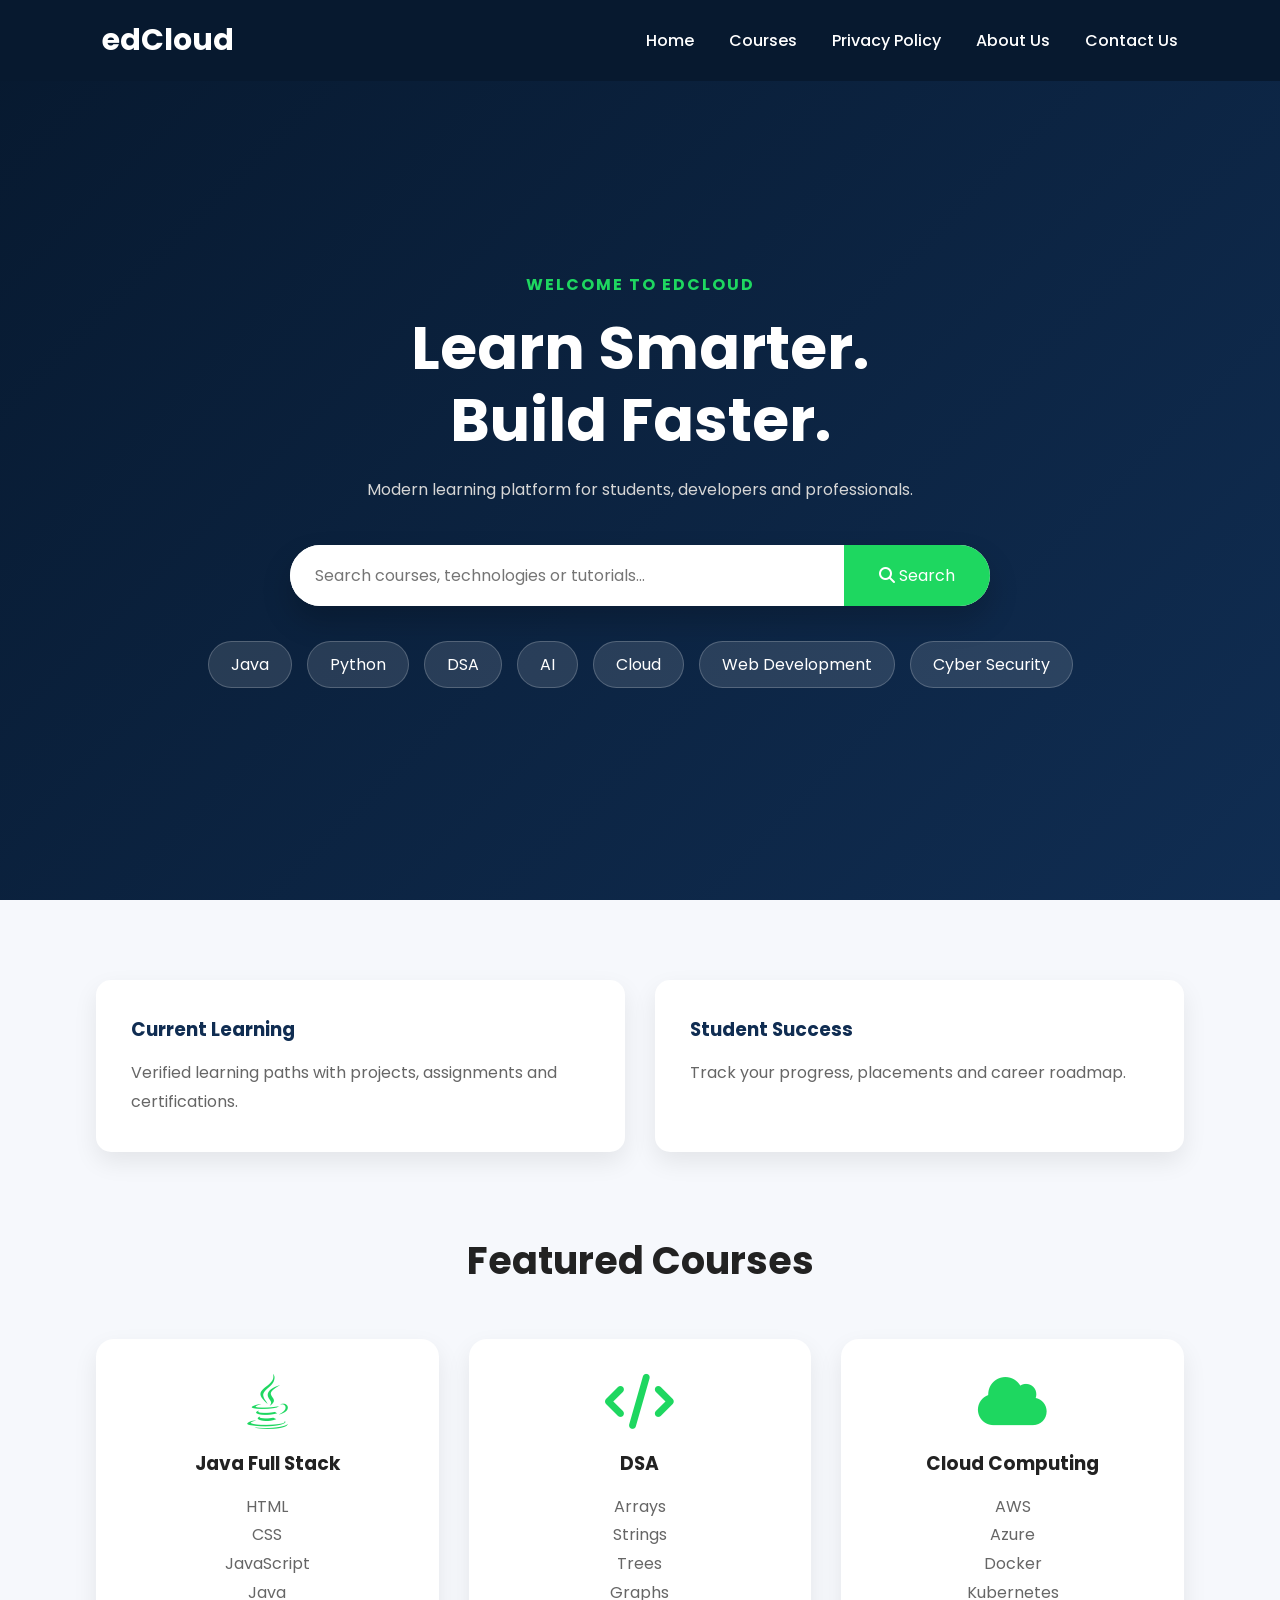
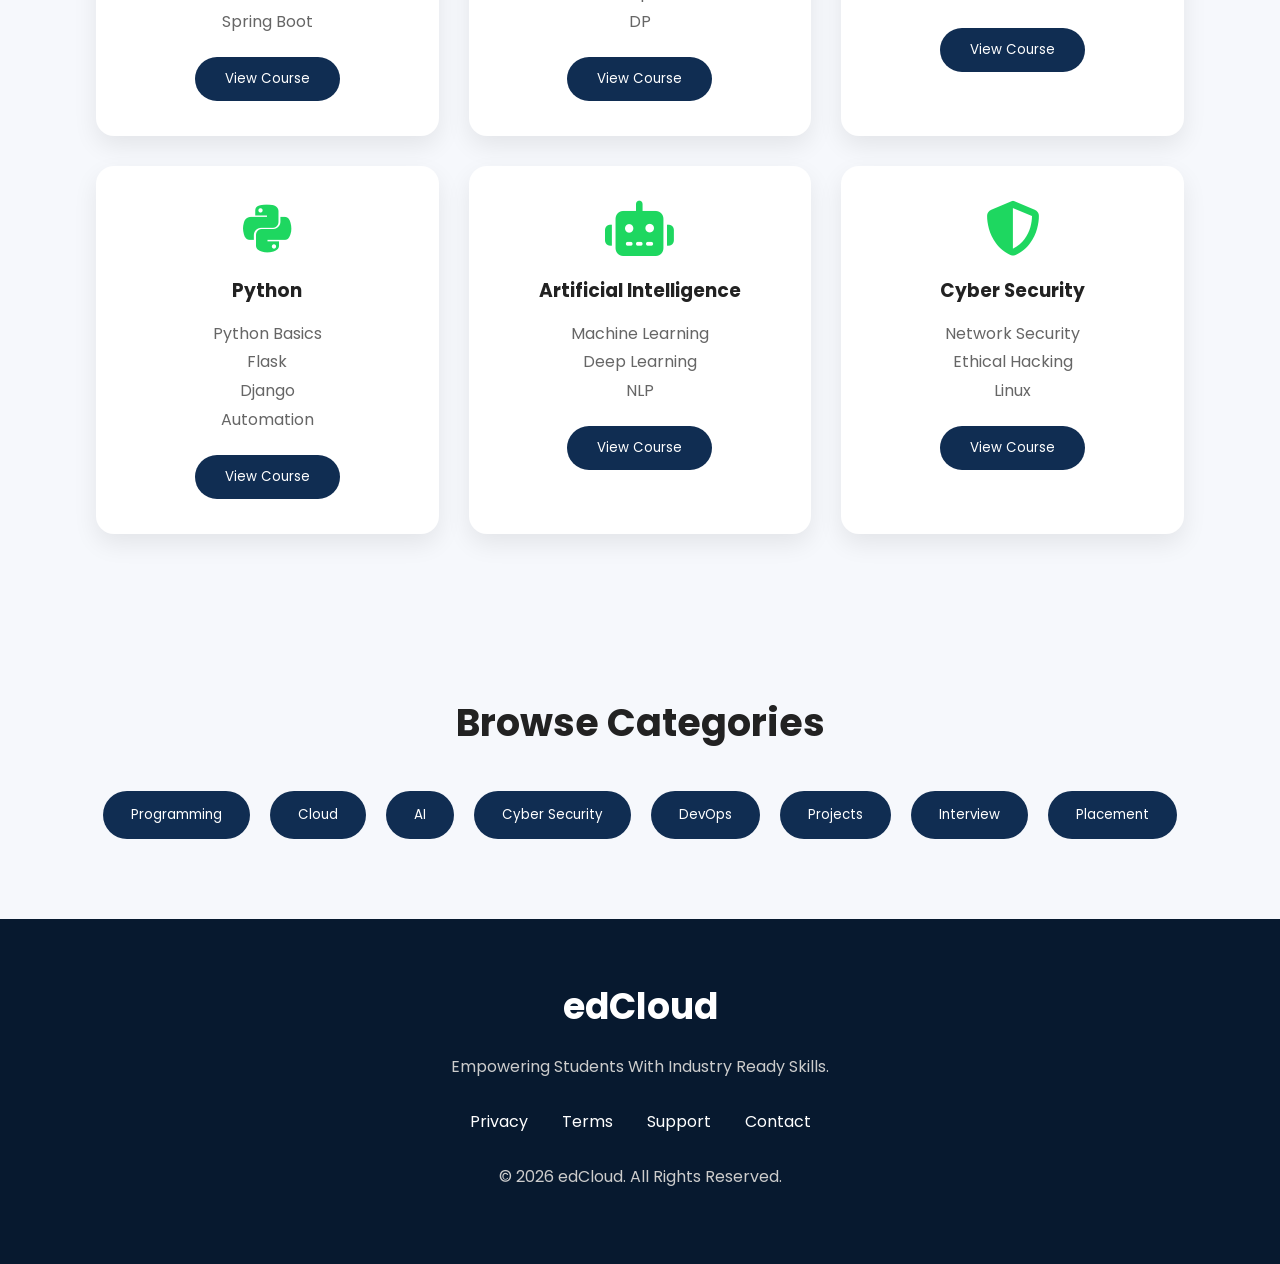
==== index.html @ a8a29ecb "Rename mainy.html to index.html" ====
<!DOCTYPE html>
<html lang="en">
<head>
    <meta charset="UTF-8">
    <meta name="viewport" content="width=device-width, initial-scale=1.0">
    <title>edCloud</title>

    <link rel="stylesheet" href="mainy.css">

    <link href="https://fonts.googleapis.com/css2?family=Poppins:wght@300;400;500;600;700&display=swap" rel="stylesheet">

    <link rel="stylesheet" href="https://cdnjs.cloudflare.com/ajax/libs/font-awesome/6.6.0/css/all.min.css">

</head>

<body>

<nav>
    <div class="logo">
        edCloud
    </div>

    <ul>
        <li><a href="/mainy.html">Home</a></li>
        <li><a href="/courses.html">Courses</a></li>
        <li><a href="/Privecypolicy.html">Privacy Policy</a></li>
        <li><a href="/about_us.html">About Us</a></li>
        <li><a href="#">Contact Us</a></li>
    </ul>
</nav>

<section class="hero">

    <h4>WELCOME TO EDCLOUD</h4>

    <h1>
        Learn Smarter.<br>
        Build Faster.
    </h1>

    <p>
        Modern learning platform for students,
        developers and professionals.
    </p>

    <div class="search-box">
        <input
            type="text"
            placeholder="Search courses, technologies or tutorials...">

        <button>
            <i class="fa-solid fa-magnifying-glass"></i>
            Search
        </button>
    </div>

    <div class="tags">
        <span>Java</span>
        <span>Python</span>
        <span>DSA</span>
        <span>AI</span>
        <span>Cloud</span>
        <span>Web Development</span>
        <span>Cyber Security</span>
    </div>

</section>

<section class="info">

    <div class="box">
        <h3>Current Learning</h3>

        <p>
            Verified learning paths with projects,
            assignments and certifications.
        </p>
    </div>

    <div class="box">
        <h3>Student Success</h3>

        <p>
            Track your progress,
            placements and career roadmap.
        </p>
    </div>

</section>

<section class="courses">

    <h2>Featured Courses</h2>

    <div class="course-grid">

        <div class="card">
            <i class="fa-brands fa-java"></i>

            <h3>Java Full Stack</h3>

            <p>
                HTML<br>
                CSS<br>
                JavaScript<br>
                Java<br>
                Spring Boot
            </p>

            <button>View Course</button>
        </div>

        <div class="card">
            <i class="fa-solid fa-code"></i>

            <h3>DSA</h3>

            <p>
                Arrays<br>
                Strings<br>
                Trees<br>
                Graphs<br>
                DP
            </p>

            <button>View Course</button>
        </div>

        <div class="card">
            <i class="fa-solid fa-cloud"></i>

            <h3>Cloud Computing</h3>

            <p>
                AWS<br>
                Azure<br>
                Docker<br>
                Kubernetes
            </p>

            <button>View Course</button>
        </div>

        <div class="card">
            <i class="fa-brands fa-python"></i>

            <h3>Python</h3>

            <p>
                Python Basics<br>
                Flask<br>
                Django<br>
                Automation
            </p>

            <button>View Course</button>
        </div>

        <div class="card">
            <i class="fa-solid fa-robot"></i>

            <h3>Artificial Intelligence</h3>

            <p>
                Machine Learning<br>
                Deep Learning<br>
                NLP
            </p>

            <button>View Course</button>
        </div>

        <div class="card">
            <i class="fa-solid fa-shield-halved"></i>

            <h3>Cyber Security</h3>

            <p>
                Network Security<br>
                Ethical Hacking<br>
                Linux
            </p>

            <button>View Course</button>
        </div>

    </div>

</section>

<section class="category">

    <h2>Browse Categories</h2>

    <div class="category-list">
        <button>Programming</button>
        <button>Cloud</button>
        <button>AI</button>
        <button>Cyber Security</button>
        <button>DevOps</button>
        <button>Projects</button>
        <button>Interview</button>
        <button>Placement</button>
    </div>

</section>

<footer>

    <h2>edCloud</h2>

    <p>
        Empowering Students With Industry Ready Skills.
    </p>

    <div class="links">
        <a href="#">Privacy</a>
        <a href="#">Terms</a>
        <a href="#">Support</a>
        <a href="#">Contact</a>
    </div>

    <p>
        © 2026 edCloud. All Rights Reserved.
    </p>

</footer>

<script src="scripty.js"></script>
</body>
</html>
---- mainy.css ----
*{
    margin:0;
    padding:0;
    box-sizing:border-box;
    font-family:"Poppins",sans-serif;
}

html{
    scroll-behavior:smooth;
}

body{
    background:#f6f8fc;
    color:#222;
}

/* NAVBAR */

nav{
    position:fixed;
    top:0;
    left:0;
    width:100%;
    background:#07192f;
    display:flex;
    justify-content:space-between;
    align-items:center;
    padding:18px 8%;
    z-index:1000;
}

.logo{
    color:#fff;
    font-size:30px;
    font-weight:700;
}

nav ul{
    display:flex;
    list-style:none;
    gap:35px;
}

nav ul li a{
    text-decoration:none;
    color:#fff;
    font-weight:500;
    transition:.3s;
}

nav ul li a:hover{
    color:#1ed760;
}

/* HERO */

.hero{
    min-height:100vh;
    background:linear-gradient(135deg,#07192f,#102d52);
    color:#fff;
    display:flex;
    flex-direction:column;
    justify-content:center;
    align-items:center;
    text-align:center;
    padding:120px 20px 60px;
}

.hero h4{
    color:#1ed760;
    letter-spacing:2px;
    margin-bottom:15px;
}

.hero h1{
    font-size:60px;
    line-height:1.2;
    margin-bottom:20px;
}

.hero p{
    width:650px;
    max-width:90%;
    color:#d6d6d6;
    margin-bottom:40px;
    line-height:1.8;
}

.search-box{
    width:700px;
    max-width:95%;
    display:flex;
    background:#fff;
    border-radius:50px;
    overflow:hidden;
    box-shadow:0 15px 30px rgba(0,0,0,.2);
}

.search-box input{
    flex:1;
    border:none;
    outline:none;
    padding:18px 25px;
    font-size:16px;
}

.search-box button{
    border:none;
    padding:18px 35px;
    background:#1ed760;
    color:#fff;
    font-size:16px;
    cursor:pointer;
    transition:.3s;
}

.search-box button:hover{
    background:#18b74d;
}

.tags{
    margin-top:35px;
    display:flex;
    flex-wrap:wrap;
    justify-content:center;
    gap:15px;
}

.tags span{
    background:rgba(255,255,255,.12);
    border:1px solid rgba(255,255,255,.2);
    padding:10px 22px;
    border-radius:30px;
    cursor:pointer;
    transition:.3s;
}

.tags span:hover{
    background:#1ed760;
}

/* INFO */

.info{
    display:grid;
    grid-template-columns:repeat(2,1fr);
    gap:30px;
    width:85%;
    margin:80px auto;
}

.box{
    background:#fff;
    padding:35px;
    border-radius:15px;
    box-shadow:0 10px 25px rgba(0,0,0,.08);
    transition:.3s;
}

.box:hover{
    transform:translateY(-8px);
}

.box h3{
    margin-bottom:15px;
    color:#102d52;
}

.box p{
    color:#666;
    line-height:1.8;
}

/* COURSES */

.courses{
    width:85%;
    margin:auto;
    padding-bottom:80px;
}

.courses h2{
    text-align:center;
    font-size:38px;
    margin-bottom:50px;
}

.course-grid{
    display:grid;
    grid-template-columns:repeat(auto-fit,minmax(280px,1fr));
    gap:30px;
}

.card{
    background:#fff;
    border-radius:18px;
    padding:35px;
    text-align:center;
    box-shadow:0 10px 25px rgba(0,0,0,.08);
    transition:.4s;
}

.card:hover{
    transform:translateY(-10px);
}

.card i{
    font-size:55px;
    color:#1ed760;
    margin-bottom:20px;
}

.card h3{
    margin-bottom:15px;
}

.card p{
    color:#666;
    line-height:1.8;
    margin-bottom:20px;
}

.card button{
    border:none;
    background:#102d52;
    color:#fff;
    padding:12px 30px;
    border-radius:30px;
    cursor:pointer;
    transition:.3s;
}

.card button:hover{
    background:#1ed760;
}

/* CATEGORY */

.category{
    width:85%;
    margin:80px auto;
    text-align:center;
}

.category h2{
    margin-bottom:40px;
    font-size:38px;
}

.category-list{
    display:flex;
    flex-wrap:wrap;
    justify-content:center;
    gap:20px;
}

.category-list button{
    padding:14px 28px;
    border:none;
    border-radius:40px;
    background:#102d52;
    color:#fff;
    cursor:pointer;
    transition:.3s;
}

.category-list button:hover{
    background:#1ed760;
}

/* FOOTER */

footer{
    background:#07192f;
    color:#fff;
    text-align:center;
    padding:60px 20px;
}

footer h2{
    margin-bottom:20px;
    font-size:36px;
}

footer p{
    color:#ccc;
    margin:15px 0;
}

.links{
    margin:30px 0;
}

.links a{
    color:#fff;
    text-decoration:none;
    margin:0 15px;
    transition:.3s;
}

.links a:hover{
    color:#1ed760;
}

/* RESPONSIVE */

@media(max-width:900px){

nav{
    padding:18px 5%;
}

nav ul{
    gap:18px;
}

.hero h1{
    font-size:45px;
}

.info{
    grid-template-columns:1fr;
}

}

@media(max-width:600px){

nav{
    flex-direction:column;
    gap:15px;
}

nav ul{
    flex-wrap:wrap;
    justify-content:center;
}

.hero h1{
    font-size:34px;
}

.search-box{
    flex-direction:column;
    border-radius:15px;
}

.search-box button{
    width:100%;
}

.category-list button{
    width:100%;
}

}
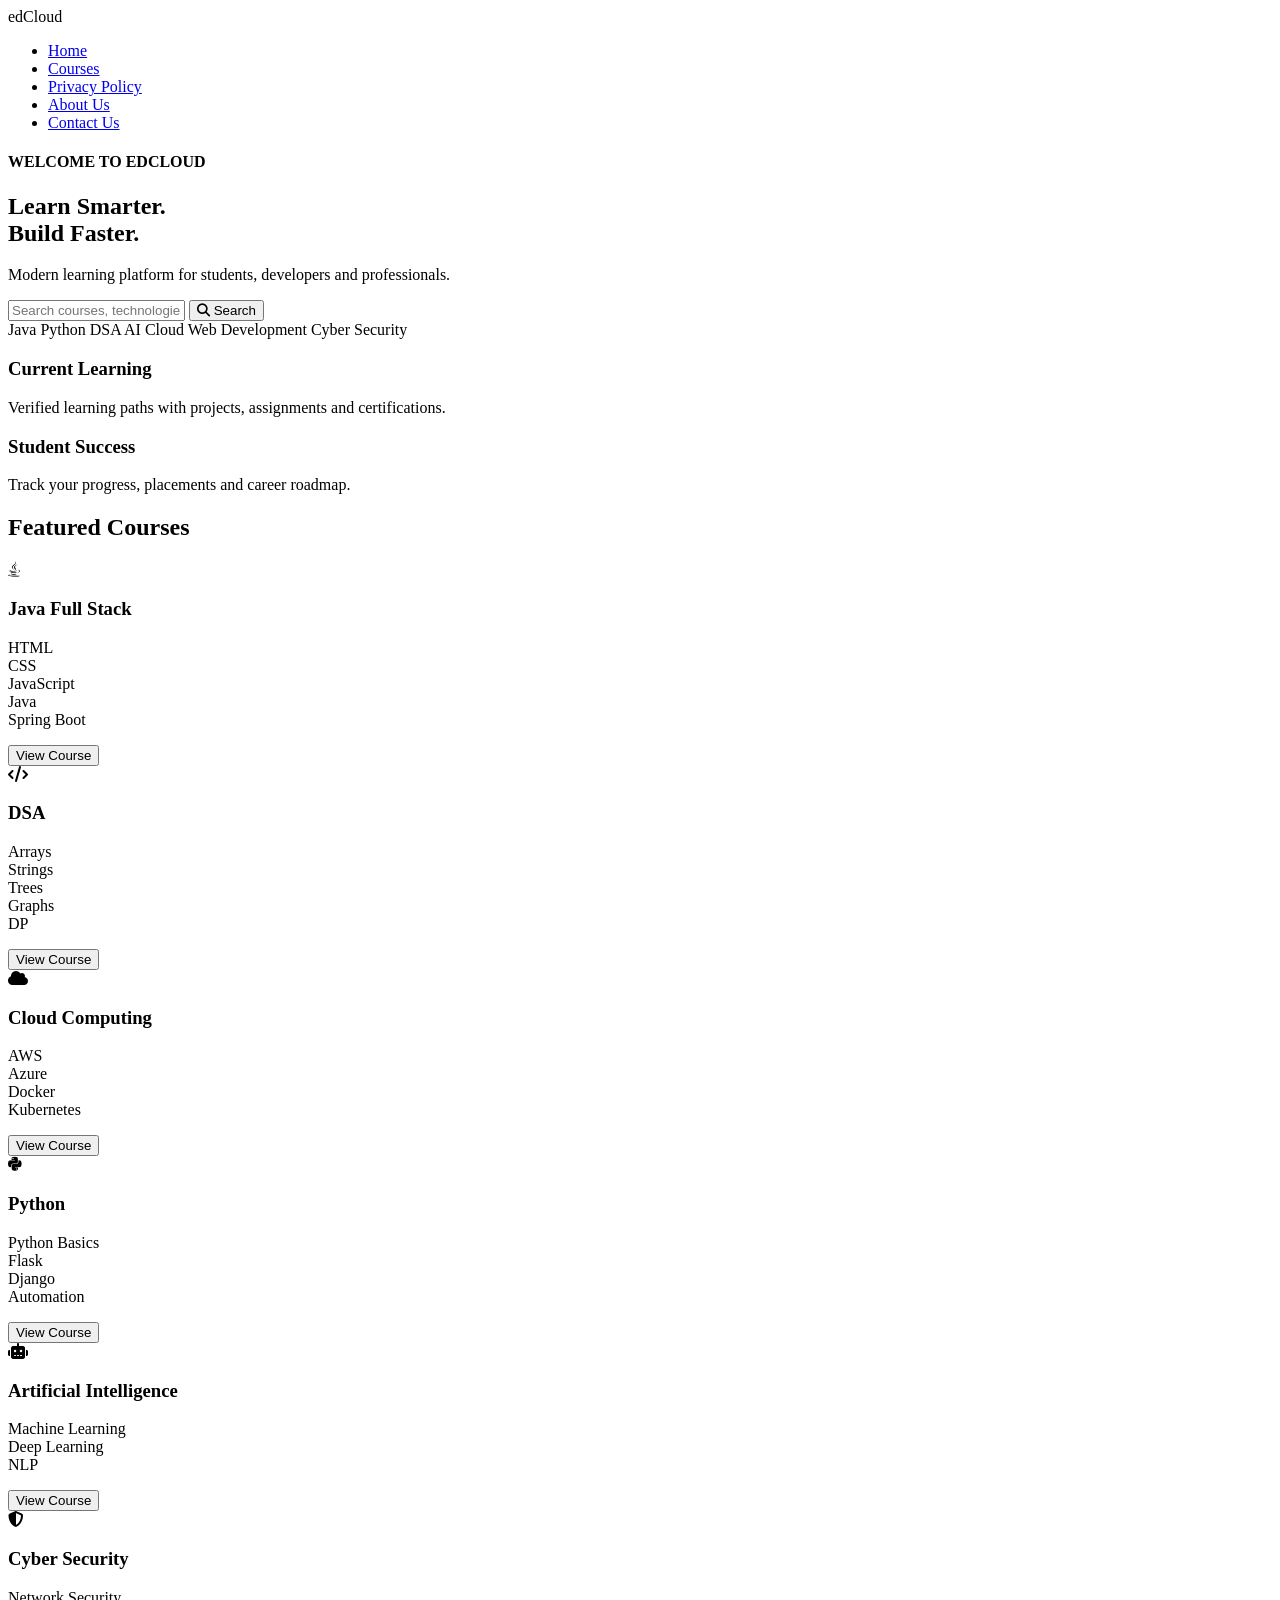
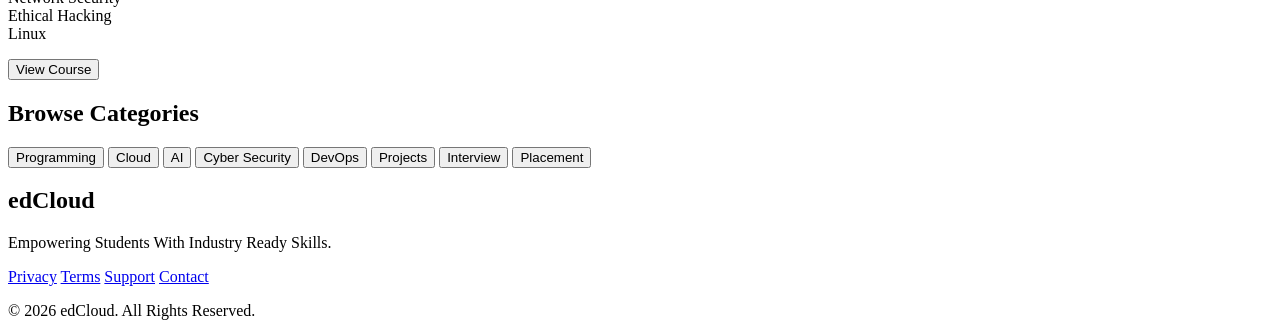
==== commit 2cdc61d5: "Update index.html" ====
--- a/index.html
+++ b/index.html
@@ -5,7 +5,7 @@
     <meta name="viewport" content="width=device-width, initial-scale=1.0">
     <title>edCloud</title>
 
-    <link rel="stylesheet" href="mainy.css">
+    <link rel="stylesheet" href="index.css">
 
     <link href="https://fonts.googleapis.com/css2?family=Poppins:wght@300;400;500;600;700&display=swap" rel="stylesheet">
 
@@ -21,7 +21,7 @@
     </div>
 
     <ul>
-        <li><a href="/mainy.html">Home</a></li>
+        <li><a href="/index.html">Home</a></li>
         <li><a href="/courses.html">Courses</a></li>
         <li><a href="/Privecypolicy.html">Privacy Policy</a></li>
         <li><a href="/about_us.html">About Us</a></li>
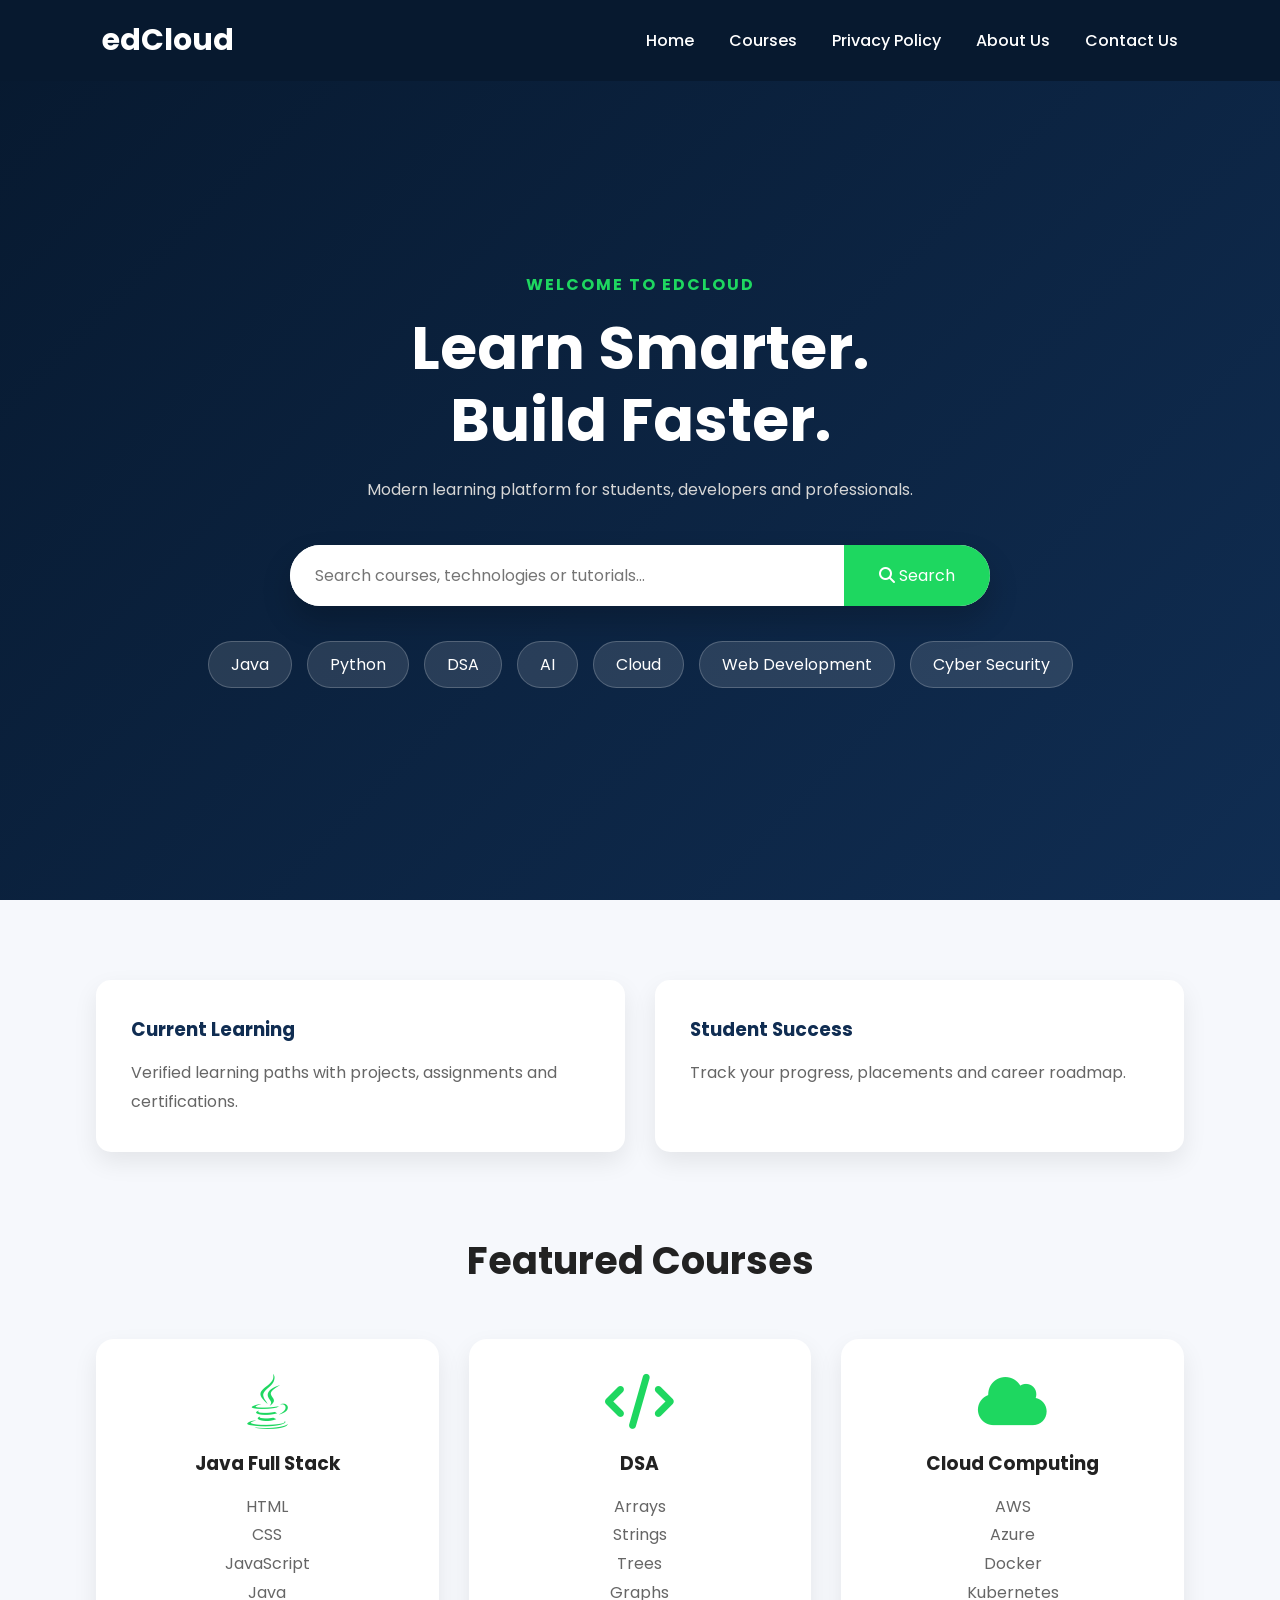
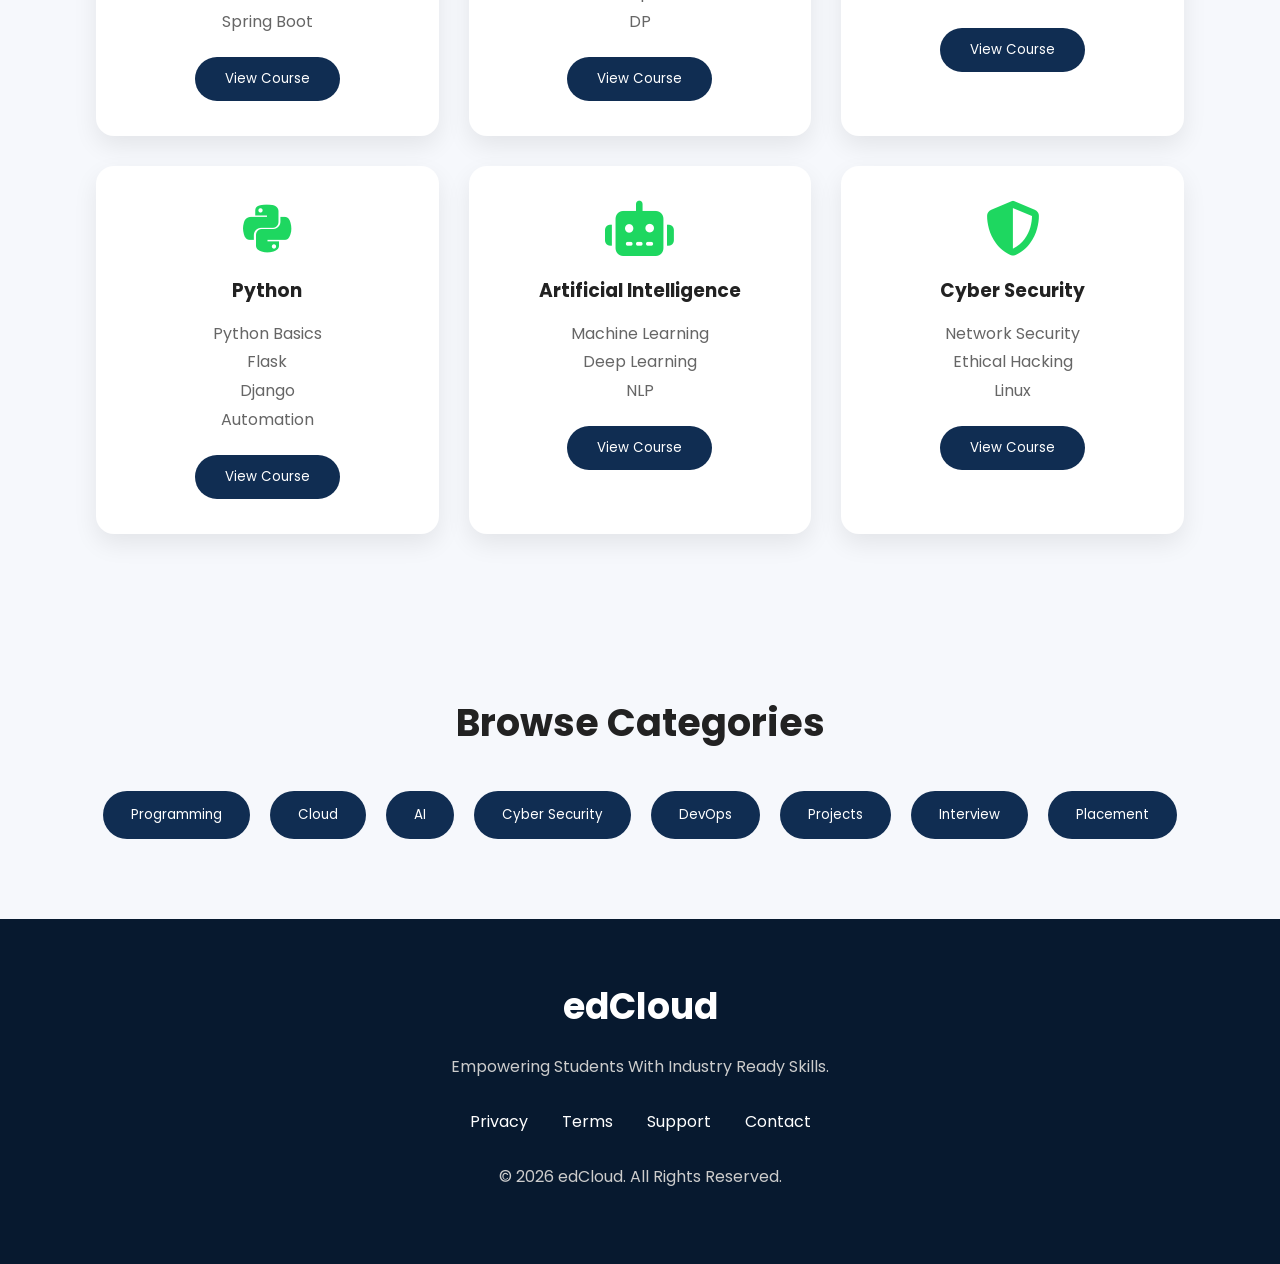
==== commit 91d41864: "Update index.html" ====
--- a/index.html
+++ b/index.html
@@ -5,7 +5,7 @@
     <meta name="viewport" content="width=device-width, initial-scale=1.0">
     <title>edCloud</title>
 
-    <link rel="stylesheet" href="index.css">
+    <link rel="stylesheet" href="mainy.css">
 
     <link href="https://fonts.googleapis.com/css2?family=Poppins:wght@300;400;500;600;700&display=swap" rel="stylesheet">
 
--- a/mainy.css
+++ b/mainy.css
@@ -0,0 +1,356 @@
+*{
+    margin:0;
+    padding:0;
+    box-sizing:border-box;
+    font-family:"Poppins",sans-serif;
+}
+
+html{
+    scroll-behavior:smooth;
+}
+
+body{
+    background:#f6f8fc;
+    color:#222;
+}
+
+/* NAVBAR */
+
+nav{
+    position:fixed;
+    top:0;
+    left:0;
+    width:100%;
+    background:#07192f;
+    display:flex;
+    justify-content:space-between;
+    align-items:center;
+    padding:18px 8%;
+    z-index:1000;
+}
+
+.logo{
+    color:#fff;
+    font-size:30px;
+    font-weight:700;
+}
+
+nav ul{
+    display:flex;
+    list-style:none;
+    gap:35px;
+}
+
+nav ul li a{
+    text-decoration:none;
+    color:#fff;
+    font-weight:500;
+    transition:.3s;
+}
+
+nav ul li a:hover{
+    color:#1ed760;
+}
+
+/* HERO */
+
+.hero{
+    min-height:100vh;
+    background:linear-gradient(135deg,#07192f,#102d52);
+    color:#fff;
+    display:flex;
+    flex-direction:column;
+    justify-content:center;
+    align-items:center;
+    text-align:center;
+    padding:120px 20px 60px;
+}
+
+.hero h4{
+    color:#1ed760;
+    letter-spacing:2px;
+    margin-bottom:15px;
+}
+
+.hero h1{
+    font-size:60px;
+    line-height:1.2;
+    margin-bottom:20px;
+}
+
+.hero p{
+    width:650px;
+    max-width:90%;
+    color:#d6d6d6;
+    margin-bottom:40px;
+    line-height:1.8;
+}
+
+.search-box{
+    width:700px;
+    max-width:95%;
+    display:flex;
+    background:#fff;
+    border-radius:50px;
+    overflow:hidden;
+    box-shadow:0 15px 30px rgba(0,0,0,.2);
+}
+
+.search-box input{
+    flex:1;
+    border:none;
+    outline:none;
+    padding:18px 25px;
+    font-size:16px;
+}
+
+.search-box button{
+    border:none;
+    padding:18px 35px;
+    background:#1ed760;
+    color:#fff;
+    font-size:16px;
+    cursor:pointer;
+    transition:.3s;
+}
+
+.search-box button:hover{
+    background:#18b74d;
+}
+
+.tags{
+    margin-top:35px;
+    display:flex;
+    flex-wrap:wrap;
+    justify-content:center;
+    gap:15px;
+}
+
+.tags span{
+    background:rgba(255,255,255,.12);
+    border:1px solid rgba(255,255,255,.2);
+    padding:10px 22px;
+    border-radius:30px;
+    cursor:pointer;
+    transition:.3s;
+}
+
+.tags span:hover{
+    background:#1ed760;
+}
+
+/* INFO */
+
+.info{
+    display:grid;
+    grid-template-columns:repeat(2,1fr);
+    gap:30px;
+    width:85%;
+    margin:80px auto;
+}
+
+.box{
+    background:#fff;
+    padding:35px;
+    border-radius:15px;
+    box-shadow:0 10px 25px rgba(0,0,0,.08);
+    transition:.3s;
+}
+
+.box:hover{
+    transform:translateY(-8px);
+}
+
+.box h3{
+    margin-bottom:15px;
+    color:#102d52;
+}
+
+.box p{
+    color:#666;
+    line-height:1.8;
+}
+
+/* COURSES */
+
+.courses{
+    width:85%;
+    margin:auto;
+    padding-bottom:80px;
+}
+
+.courses h2{
+    text-align:center;
+    font-size:38px;
+    margin-bottom:50px;
+}
+
+.course-grid{
+    display:grid;
+    grid-template-columns:repeat(auto-fit,minmax(280px,1fr));
+    gap:30px;
+}
+
+.card{
+    background:#fff;
+    border-radius:18px;
+    padding:35px;
+    text-align:center;
+    box-shadow:0 10px 25px rgba(0,0,0,.08);
+    transition:.4s;
+}
+
+.card:hover{
+    transform:translateY(-10px);
+}
+
+.card i{
+    font-size:55px;
+    color:#1ed760;
+    margin-bottom:20px;
+}
+
+.card h3{
+    margin-bottom:15px;
+}
+
+.card p{
+    color:#666;
+    line-height:1.8;
+    margin-bottom:20px;
+}
+
+.card button{
+    border:none;
+    background:#102d52;
+    color:#fff;
+    padding:12px 30px;
+    border-radius:30px;
+    cursor:pointer;
+    transition:.3s;
+}
+
+.card button:hover{
+    background:#1ed760;
+}
+
+/* CATEGORY */
+
+.category{
+    width:85%;
+    margin:80px auto;
+    text-align:center;
+}
+
+.category h2{
+    margin-bottom:40px;
+    font-size:38px;
+}
+
+.category-list{
+    display:flex;
+    flex-wrap:wrap;
+    justify-content:center;
+    gap:20px;
+}
+
+.category-list button{
+    padding:14px 28px;
+    border:none;
+    border-radius:40px;
+    background:#102d52;
+    color:#fff;
+    cursor:pointer;
+    transition:.3s;
+}
+
+.category-list button:hover{
+    background:#1ed760;
+}
+
+/* FOOTER */
+
+footer{
+    background:#07192f;
+    color:#fff;
+    text-align:center;
+    padding:60px 20px;
+}
+
+footer h2{
+    margin-bottom:20px;
+    font-size:36px;
+}
+
+footer p{
+    color:#ccc;
+    margin:15px 0;
+}
+
+.links{
+    margin:30px 0;
+}
+
+.links a{
+    color:#fff;
+    text-decoration:none;
+    margin:0 15px;
+    transition:.3s;
+}
+
+.links a:hover{
+    color:#1ed760;
+}
+
+/* RESPONSIVE */
+
+@media(max-width:900px){
+
+nav{
+    padding:18px 5%;
+}
+
+nav ul{
+    gap:18px;
+}
+
+.hero h1{
+    font-size:45px;
+}
+
+.info{
+    grid-template-columns:1fr;
+}
+
+}
+
+@media(max-width:600px){
+
+nav{
+    flex-direction:column;
+    gap:15px;
+}
+
+nav ul{
+    flex-wrap:wrap;
+    justify-content:center;
+}
+
+.hero h1{
+    font-size:34px;
+}
+
+.search-box{
+    flex-direction:column;
+    border-radius:15px;
+}
+
+.search-box button{
+    width:100%;
+}
+
+.category-list button{
+    width:100%;
+}
+
+}
